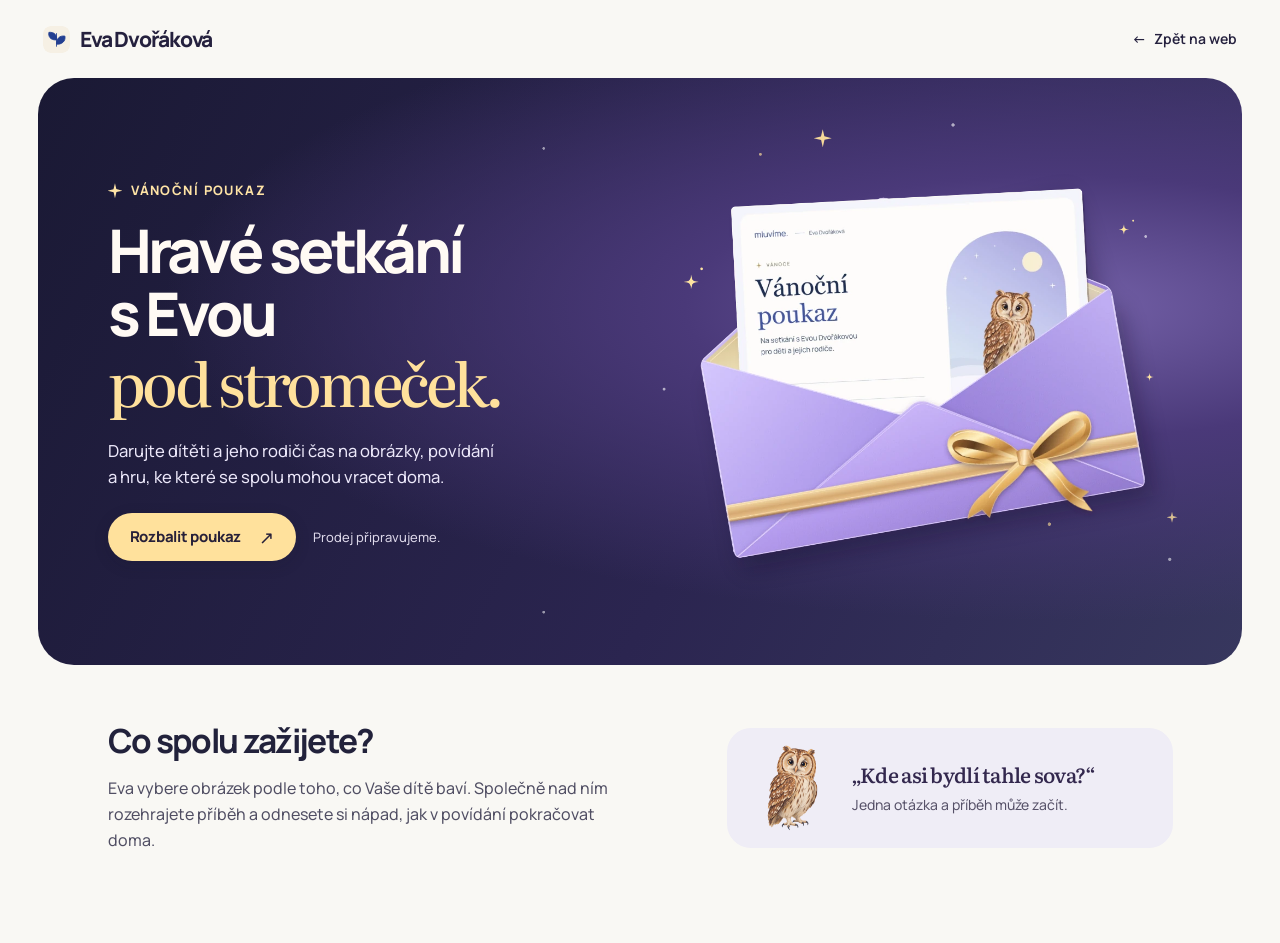
==== vanocni-poukaz/index.html @ 3f5690e7 "Add a shareable Christmas gift voucher campaign with an interactive envelope" ====
<!doctype html>
<html lang="cs">
<head>
  <meta charset="utf-8">
  <meta name="viewport" content="width=device-width, initial-scale=1, viewport-fit=cover">
  <meta name="theme-color" content="#211c43">
  <meta name="robots" content="noindex,nofollow">
  <title>Vánoční poukaz na hravé setkání | Eva Dvořáková</title>
  <meta name="description" content="Nahlédněte do vánočního poukazu na společné setkání dítěte a rodiče s Evou Dvořákovou. Prodej připravujeme.">
  <link rel="canonical" href="https://sbzspace.github.io/eva-dvorakova-web/vanocni-poukaz/">
  <meta property="og:type" content="website">
  <meta property="og:locale" content="cs_CZ">
  <meta property="og:title" content="Hravé setkání s Evou pod stromeček">
  <meta property="og:description" content="Obrázky, povídání a jedna hra na doma. Prohlédněte si vánoční poukaz pro dítě a rodiče. Prodej připravujeme.">
  <meta property="og:url" content="https://sbzspace.github.io/eva-dvorakova-web/vanocni-poukaz/">
  <meta property="og:image" content="https://sbzspace.github.io/eva-dvorakova-web/assets/poukaz/vanoce-sdileni.jpg">
  <meta property="og:image:width" content="1200">
  <meta property="og:image:height" content="630">
  <meta property="og:image:alt" content="Vánoční poukaz Evy Dvořákové se sovičkou v dárkové obálce">
  <meta name="twitter:card" content="summary_large_image">
  <link rel="icon" href="../assets/favicon.svg" type="image/svg+xml">
  <link rel="preload" href="../assets/fonts/Manrope-Variable.woff2" as="font" type="font/woff2" crossorigin>
  <link rel="stylesheet" href="../advent.css?v=darky-39">
  <script src="./poukaz.js?v=39" defer></script>
</head>
<body class="gift-page">
  <a class="gift-skip" href="#obsah">Přejít k obsahu</a>
  <header class="gift-nav">
    <a class="gift-brand" href="../"><img src="../assets/favicon.svg" width="27" height="27" alt="">Eva Dvořáková</a>
    <a class="gift-back" href="../"><span aria-hidden="true">←</span> Zpět na web</a>
  </header>
  <main id="obsah">
    <section class="gift-hero gift-night" aria-labelledby="gift-title">
      <div class="gift-hero-copy">
        <p class="gift-label">Vánoční poukaz</p>
        <h1 id="gift-title">Hravé setkání<br>s Evou <em>pod stromeček.</em></h1>
        <p class="gift-lead">Darujte dítěti a jeho rodiči čas na obrázky, povídání a hru, ke které se spolu mohou vracet doma.</p>
        <div class="gift-actions">
          <a class="gift-action" href="../assets/poukaz/vanocni-poukaz-vzor.pdf" data-unwrap>Rozbalit poukaz <span aria-hidden="true">↗</span></a>
          <span class="gift-status">Prodej připravujeme.</span>
        </div>
      </div>
      <a class="gift-visual" href="../assets/poukaz/vanocni-poukaz-vzor.pdf" data-unwrap tabindex="-1" aria-label="Rozbalit vánoční poukaz">
        <div class="gift-stars" aria-hidden="true"></div>
        <img class="gift-envelope" src="../assets/poukaz/darkova-obalka.webp" width="1080" height="840" fetchpriority="high" alt="Vánoční poukaz se sovičkou vykukuje z obálky se zlatou stuhou.">
      </a>
    </section>
    <section class="gift-story" aria-labelledby="gift-story-title">
      <div class="gift-story-copy">
        <h2 id="gift-story-title">Co spolu zažijete?</h2>
        <p>Eva vybere obrázek podle toho, co Vaše dítě baví. Společně nad ním rozehrajete příběh a odnesete si nápad, jak v povídání pokračovat doma.</p>
      </div>
      <figure class="gift-example">
        <img src="../assets/illustrations/owl.webp" width="88" height="102" alt="Sovička" loading="lazy">
        <figcaption><span class="gift-question">„Kde asi bydlí tahle sova?“</span><span>Jedna otázka a příběh může začít.</span></figcaption>
      </figure>
    </section>
  </main>
  <dialog class="gift-dialog" id="poukaz-detail" aria-labelledby="poukaz-nadpis">
    <div class="gift-dialog-top"><h2 id="poukaz-nadpis">Vánoční poukaz</h2><form method="dialog"><button class="gift-close" type="submit" aria-label="Zavřít náhled" autofocus>×</button></form></div>
    <img class="gift-paper" src="../assets/poukaz/vanocni-poukaz-vzor.webp" width="1380" height="973" fetchpriority="low" alt="Vzor poukazu na setkání s Evou pro děti a jejich rodiče, s místem pro jméno obdarovaného a dárce.">
    <div class="gift-dialog-bottom">
      <p>Vzor k prohlédnutí a tisku na A5.</p>
      <a class="gift-save" href="../assets/poukaz/vanocni-poukaz-vzor.pdf" download>Stáhnout vzor (PDF) <span aria-hidden="true">↓</span></a>
    </div>
  </dialog>
</body>
</html>
---- advent.css ----
.eva-about-intro + .eva-about-steps { margin-top: clamp(32px, 5vw, 66px); }

/* One winter palette for the invitation and the gift page. */
.gift-night {
  --gift-gold: #ffe19c;
  position: relative;
  isolation: isolate;
  overflow: hidden;
  color: #fffcf7;
  background:
    radial-gradient(ellipse at 85% 39%, #7461a8 0, #4a3979 26%, transparent 62%),
    linear-gradient(118deg, #1a1934, #2b2550 59%, #37375e);
}
.gift-night::before {
  content: "";
  position: absolute;
  inset: 0;
  z-index: -1;
  pointer-events: none;
  background:
    radial-gradient(circle at 42% 12%, #fff8 0 1px, transparent 1.6px),
    radial-gradient(circle at 60% 13%, #ffdf9ba8 0 1px, transparent 1.8px),
    radial-gradient(circle at 76% 8%, #fff9 0 1.3px, transparent 2px),
    radial-gradient(circle at 92% 27%, #fff9 0 1px, transparent 1.7px),
    radial-gradient(circle at 52% 53%, #fff9 0 1px, transparent 1.8px),
    radial-gradient(circle at 84% 76%, #ffdf9baa 0 1.4px, transparent 2px),
    radial-gradient(circle at 94% 82%, #fff8 0 1.2px, transparent 2px),
    radial-gradient(circle at 42% 91%, #fff8 0 1px, transparent 1.7px);
}
.gift-night .gift-label {
  margin: 0 0 20px;
  display: flex;
  align-items: center;
  gap: .67em;
  color: #ffe4a6;
  font: 750 13px/1.35 Manrope, sans-serif;
  letter-spacing: .11em;
  text-transform: uppercase;
}
.gift-label::before, .gift-stars::before, .gift-stars::after {
  content: '';
  display: block;
  width: 1.15em;
  aspect-ratio: 1;
  background: currentColor;
  clip-path: polygon(50% 0, 59% 39%, 100% 50%, 60% 59%, 50% 100%, 41% 60%, 0 50%, 40% 41%);
}
.gift-night .gift-action, .gift-save {
  display: inline-flex;
  justify-content: center;
  align-items: center;
  gap: 18px;
  min-height: 48px;
  padding: 12px 22px;
  box-sizing: border-box;
  border-radius: 999px;
  background: #ffe19c;
  color: #272039;
  font: 750 15px/1.4 Manrope, sans-serif;
  letter-spacing: -.015em;
  text-decoration: none;
  text-shadow: none;
  box-shadow: 0 4px 16px #16122624;
}
.gift-action span, .gift-save span { font: 550 1.2em/1 Manrope, sans-serif; }
.gift-action:hover, .gift-save:hover { background: #fff0ca; }
.gift-night .gift-action:focus-visible { outline: 3px solid #fff; outline-offset: 4px; }
body.modern-site .gift-banner {
  display: grid;
  grid-template-columns: 1.25fr .85fr;
  align-items: center;
  margin-block: clamp(24px, 3vw, 46px);
  padding: 16px clamp(28px, 5.5vw, 80px);
  border: 0;
  border-radius: 32px;
  box-shadow: 0 14px 42px #302d691c;
}
.gift-banner-copy { padding-block: 18px; }
.gift-banner-copy .gift-label { margin-bottom: 12px; }
body.modern-site .gift-banner .gift-banner-copy h2 {
  margin: 0 0 22px;
  font: 750 clamp(30px, 3.6vw, 50px)/1.08 Manrope, sans-serif;
  color: #fffaf4;
  letter-spacing: -.05em;
}
body.modern-site .gift-banner .gift-banner-copy h2 em, .gift-hero-copy h1 em {
  display: block;
  color: var(--gift-gold);
  font-family: Literata, Georgia, serif;
  font-style: normal;
  font-weight: 480;
  letter-spacing: -.055em;
}
.gift-banner-art { display: grid; place-items: center; }
.gift-banner-art img { display: block; width: min(100%, 330px); height: auto; }

@font-face {
  font-family: Manrope; src: url('assets/fonts/Manrope-Variable.woff2') format('woff2');
  font-weight: 200 800; font-display: swap;
}
@font-face {
  font-family: Literata; src: url('assets/fonts/Literata-Variable.woff2') format('woff2');
  font-weight: 200 900; font-display: swap;
}
.gift-page, .gift-page * { box-sizing: border-box; }
.gift-page {
  margin: 0;
  padding: 0 clamp(14px, 3vw, 56px) 32px;
  color: #22223b;
  background: #f9f8f4;
  font: 450 16px/1.55 Manrope, -apple-system, sans-serif;
  -webkit-text-size-adjust: 100%;
}
.gift-page a:focus-visible, .gift-page button:focus-visible {
  outline: 3px solid #7152ae; outline-offset: 4px;
}
.gift-skip { position: fixed; z-index: 4; top: 10px; left: 14px; padding: 8px 14px; background: white; color: #211c43; transform: translateY(-180%); }
.gift-skip:focus { transform: none; }
.gift-nav, .gift-hero, .gift-story { max-width: 1360px; margin-inline: auto; }
.gift-nav { display: flex; align-items: center; justify-content: space-between; gap: 12px; padding: 12px 5px; min-height: 78px; }
.gift-brand, .gift-back { display: inline-flex; align-items: center; min-height: 44px; color: #25213e; text-decoration: none; }
.gift-brand { gap: 10px; font-size: 21px; font-weight: 780; letter-spacing: -.06em; }
.gift-brand img { display: block; border-radius: 8px; }
.gift-back { gap: 8px; font-size: 14px; font-weight: 620; }
.gift-back:hover { text-decoration: underline; }
.gift-hero {
  display: grid;
  grid-template-columns: 1.04fr 1fr;
  align-items: center;
  padding: clamp(42px, 5vw, 84px) clamp(30px, 5.4vw, 78px);
  border-radius: 36px;
  min-height: clamp(470px, 42vw, 610px);
}
.gift-hero-copy { position: relative; z-index: 1; }
.gift-hero-copy h1 {
  margin: 0;
  color: #fffaf4;
  font: 760 clamp(43px, 4.7vw, 74px)/1.04 Manrope, sans-serif;
  letter-spacing: -.06em;
}
.gift-hero-copy h1 em { margin-top: .05em; line-height: 1.12; }
.gift-lead { max-width: 39ch; margin: 23px 0; color: #ede9fb; font-size: clamp(16px, 1.3vw, 20px); line-height: 1.56; }
.gift-actions { display: flex; align-items: center; flex-wrap: wrap; gap: 12px 17px; }
.gift-status { color: #e0dbec; font-size: 13px; }
.gift-visual { display: block; position: relative; min-width: 0; }
.gift-envelope { display: block; position: relative; z-index: 1; width: 113%; max-width: none; height: auto; margin-left: -5%; }
.gift-stars { position: absolute; inset: -5% -2%; color: var(--gift-gold); }
.gift-stars::before { position: absolute; width: 18px; top: 2%; left: 32%; opacity: .95; }
.gift-stars::after { position: absolute; width: 11px; right: 1%; bottom: 20%; opacity: .8; }
.gift-story { display: grid; grid-template-columns: 1fr .82fr; align-items: center; gap: clamp(36px, 6vw, 95px); padding: clamp(38px, 4.5vw, 68px) clamp(20px, 5.4vw, 78px); }
.gift-story h2, .gift-dialog-top h2 { margin: 0; font-size: clamp(25px, 2.6vw, 36px); line-height: 1.15; letter-spacing: -.05em; font-weight: 730; }
.gift-story-copy p { margin: 14px 0 0; color: #504e63; max-width: 53ch; line-height: 1.65; }
.gift-example { display: flex; align-items: center; gap: 15px; padding: 16px 20px; margin: 0; background: #efedf6; border-radius: 24px; }
.gift-example img { width: clamp(58px, 7vw, 97px); height: 88px; object-fit: contain; flex: none; }
.gift-example figcaption { color: #565168; font-size: 14px; }
.gift-example figcaption span { display: block; }
.gift-question { margin-bottom: 7px; color: #33284e; font: 540 clamp(17px, 1.6vw, 23px)/1.28 Literata, Georgia, serif; letter-spacing: -.035em; }
.gift-dialog {
  background: #fcfbf8;
  color: #26223c;
  width: min(780px, calc(100% - 28px));
  max-height: 90vh;
  max-height: 90dvh;
  overflow: auto;
  margin: auto;
  padding: clamp(16px, 2.8vw, 32px);
  border: none;
  border-radius: 24px;
  box-shadow: 0 24px 100px #100b2959;
}
.gift-dialog::backdrop { background: #131022ce; }
.gift-dialog-top, .gift-dialog-bottom { display: flex; justify-content: space-between; align-items: center; gap: 12px; }
.gift-dialog-top { margin-bottom: 14px; }
.gift-dialog-top h2 { font-size: clamp(21px, 2.5vw, 29px); }
.gift-close { width: 44px; height: 44px; border: 1px solid #dedbe4; border-radius: 50%; color: #322946; background: #f3f0f7; font: 420 25px/1 Manrope, sans-serif; cursor: pointer; }
.gift-paper { display: block; width: 100%; height: auto; border-radius: 4px; }
.gift-dialog-bottom { margin-top: 18px; flex-wrap: wrap; }
.gift-dialog-bottom p { margin: 0; color: #565267; font-size: 14px; }
.gift-save { background: #282143; color: #fff; }
.gift-save:hover { background: #423462; }
@media (prefers-reduced-motion: no-preference) {
  .gift-envelope { transition: transform 220ms ease-out; }
  .gift-visual:hover .gift-envelope { transform: translateY(-4px) rotate(1deg); }
  .gift-dialog[open] { animation: gift-open 240ms ease-out; }
  @keyframes gift-open { from { opacity: .2; transform: translateY(9px) scale(.99); } to { opacity: 1; transform: none; } }
}
@media (max-width: 760px) {
  .gift-page { padding-inline: 12px; }
  .gift-nav { min-height: 62px; padding-block: 5px; }
  .gift-brand { font-size: 18px; gap: 6px; }
  .gift-brand img { width: 24px; height: 24px; }
  .gift-hero { grid-template-columns: 1fr; min-height: 0; padding: 28px 23px 14px; border-radius: 27px; }
  .gift-hero-copy h1 { font-size: clamp(41px, 8.3vw, 56px); }
  .gift-night .gift-label { margin-bottom: 13px; font-size: 11px; }
  .gift-lead { margin: 16px 0 20px; }
  .gift-visual { width: min(100%, 360px); margin: 14px auto 0; }
  .gift-envelope { width: 100%; margin: 0; }
  .gift-story { grid-template-columns: 1fr; gap: 20px; padding: 28px 10px 8px; }
  .gift-dialog-bottom { justify-content: flex-start; }
  body.modern-site .gift-banner { grid-template-columns: 1.15fr .85fr; gap: 0; padding: 16px; border-radius: 26px; }
  body.modern-site .gift-banner .gift-banner-copy h2 { font-size: clamp(25px, 5.6vw, 34px); margin-bottom: 15px; }
  .gift-banner-copy { padding: 4px 0; }
  .gift-banner .gift-action { padding: 11px 14px; min-height: 44px; gap: 8px; font-size: 13px; }
  .gift-banner-art img { width: 116%; max-width: none; margin-inline-start: -3%; }
}
@media (max-width: 370px) {
  .gift-hero { padding-inline: 17px; }
  .gift-hero-copy h1 { font-size: 34px; }
  .gift-actions { gap: 8px; }
  .gift-status { flex-basis: 100%; }
  .gift-banner-copy .gift-action { padding-inline: 10px; }
}
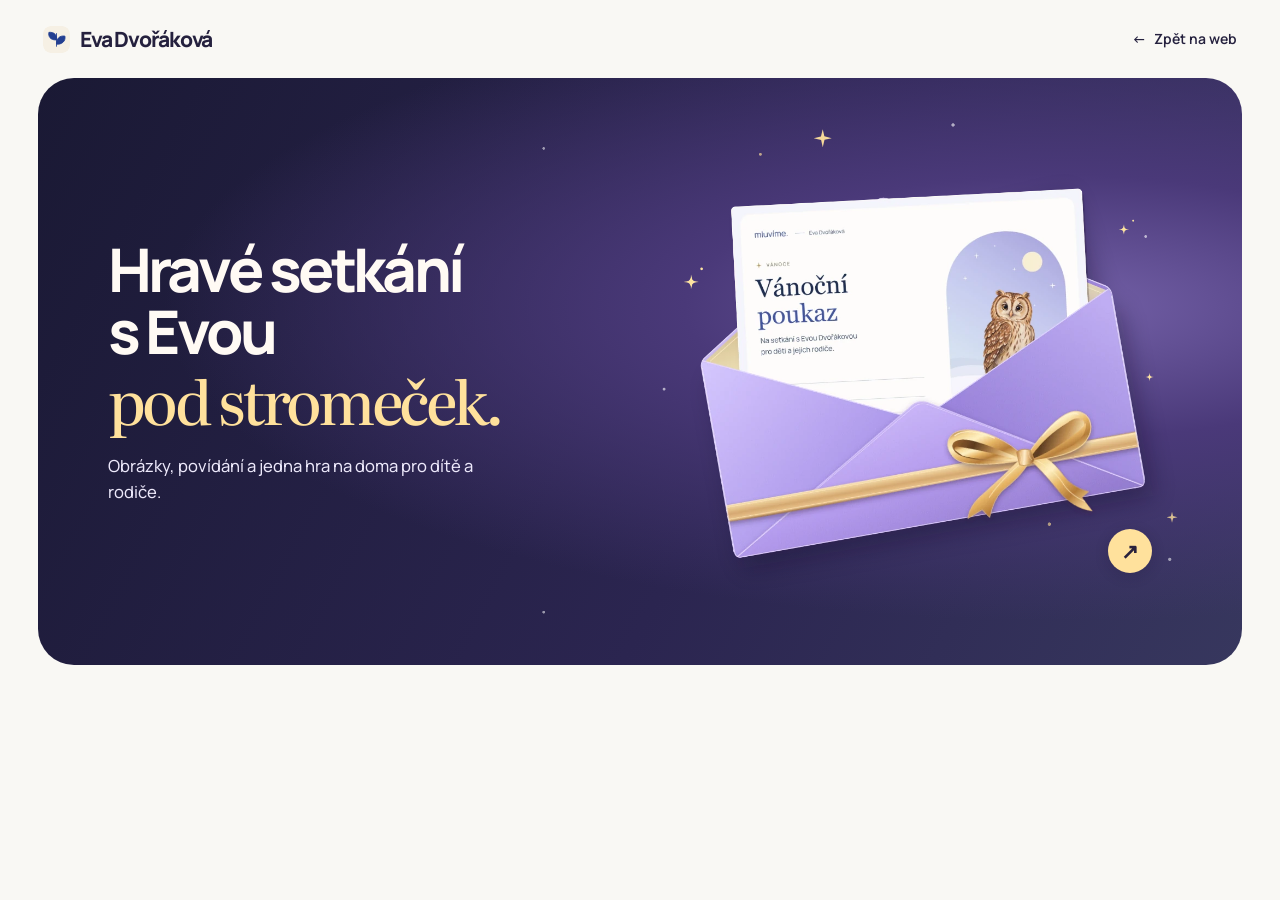
==== commit 22ec05ac: "Zjednodušit vánoční pozvánku a otevírat poukaz z obálky" ====
--- a/vanocni-poukaz/index.html
+++ b/vanocni-poukaz/index.html
@@ -6,22 +6,22 @@
   <meta name="theme-color" content="#211c43">
   <meta name="robots" content="noindex,nofollow">
   <title>Vánoční poukaz na hravé setkání | Eva Dvořáková</title>
-  <meta name="description" content="Nahlédněte do vánočního poukazu na společné setkání dítěte a rodiče s Evou Dvořákovou. Prodej připravujeme.">
+  <meta name="description" content="Nahlédněte do vánočního poukazu na společné setkání dítěte a rodiče s Evou Dvořákovou.">
   <link rel="canonical" href="https://sbzspace.github.io/eva-dvorakova-web/vanocni-poukaz/">
   <meta property="og:type" content="website">
   <meta property="og:locale" content="cs_CZ">
   <meta property="og:title" content="Hravé setkání s Evou pod stromeček">
-  <meta property="og:description" content="Obrázky, povídání a jedna hra na doma. Prohlédněte si vánoční poukaz pro dítě a rodiče. Prodej připravujeme.">
+  <meta property="og:description" content="Obrázky, povídání a jedna hra na doma. Prohlédněte si vánoční poukaz pro dítě a rodiče.">
   <meta property="og:url" content="https://sbzspace.github.io/eva-dvorakova-web/vanocni-poukaz/">
-  <meta property="og:image" content="https://sbzspace.github.io/eva-dvorakova-web/assets/poukaz/vanoce-sdileni.jpg">
+  <meta property="og:image" content="https://sbzspace.github.io/eva-dvorakova-web/assets/poukaz/vanoce-sdileni.jpg?v=40">
   <meta property="og:image:width" content="1200">
   <meta property="og:image:height" content="630">
   <meta property="og:image:alt" content="Vánoční poukaz Evy Dvořákové se sovičkou v dárkové obálce">
   <meta name="twitter:card" content="summary_large_image">
   <link rel="icon" href="../assets/favicon.svg" type="image/svg+xml">
   <link rel="preload" href="../assets/fonts/Manrope-Variable.woff2" as="font" type="font/woff2" crossorigin>
-  <link rel="stylesheet" href="../advent.css?v=darky-39">
-  <script src="./poukaz.js?v=39" defer></script>
+  <link rel="stylesheet" href="../advent.css?v=poukaz-40">
+  <script src="./poukaz.js?v=40" defer></script>
 </head>
 <body class="gift-page">
   <a class="gift-skip" href="#obsah">Přejít k obsahu</a>
@@ -32,35 +32,20 @@
   <main id="obsah">
     <section class="gift-hero gift-night" aria-labelledby="gift-title">
       <div class="gift-hero-copy">
-        <p class="gift-label">Vánoční poukaz</p>
         <h1 id="gift-title">Hravé setkání<br>s Evou <em>pod stromeček.</em></h1>
-        <p class="gift-lead">Darujte dítěti a jeho rodiči čas na obrázky, povídání a hru, ke které se spolu mohou vracet doma.</p>
-        <div class="gift-actions">
-          <a class="gift-action" href="../assets/poukaz/vanocni-poukaz-vzor.pdf" data-unwrap>Rozbalit poukaz <span aria-hidden="true">↗</span></a>
-          <span class="gift-status">Prodej připravujeme.</span>
-        </div>
+        <p class="gift-lead">Obrázky, povídání a jedna hra na doma pro dítě a rodiče.</p>
       </div>
-      <a class="gift-visual" href="../assets/poukaz/vanocni-poukaz-vzor.pdf" data-unwrap tabindex="-1" aria-label="Rozbalit vánoční poukaz">
+      <a class="gift-visual" href="../assets/poukaz/vanocni-poukaz-vzor.pdf" data-unwrap aria-label="Otevřít náhled vánočního poukazu">
         <div class="gift-stars" aria-hidden="true"></div>
         <img class="gift-envelope" src="../assets/poukaz/darkova-obalka.webp" width="1080" height="840" fetchpriority="high" alt="Vánoční poukaz se sovičkou vykukuje z obálky se zlatou stuhou.">
+        <span class="gift-open-mark" aria-hidden="true">↗</span>
       </a>
     </section>
-    <section class="gift-story" aria-labelledby="gift-story-title">
-      <div class="gift-story-copy">
-        <h2 id="gift-story-title">Co spolu zažijete?</h2>
-        <p>Eva vybere obrázek podle toho, co Vaše dítě baví. Společně nad ním rozehrajete příběh a odnesete si nápad, jak v povídání pokračovat doma.</p>
-      </div>
-      <figure class="gift-example">
-        <img src="../assets/illustrations/owl.webp" width="88" height="102" alt="Sovička" loading="lazy">
-        <figcaption><span class="gift-question">„Kde asi bydlí tahle sova?“</span><span>Jedna otázka a příběh může začít.</span></figcaption>
-      </figure>
-    </section>
   </main>
-  <dialog class="gift-dialog" id="poukaz-detail" aria-labelledby="poukaz-nadpis">
-    <div class="gift-dialog-top"><h2 id="poukaz-nadpis">Vánoční poukaz</h2><form method="dialog"><button class="gift-close" type="submit" aria-label="Zavřít náhled" autofocus>×</button></form></div>
+  <dialog class="gift-dialog" id="poukaz-detail" aria-label="Náhled vánočního poukazu">
+    <div class="gift-dialog-top"><form method="dialog"><button class="gift-close" type="submit" aria-label="Zavřít náhled" autofocus>×</button></form></div>
     <img class="gift-paper" src="../assets/poukaz/vanocni-poukaz-vzor.webp" width="1380" height="973" fetchpriority="low" alt="Vzor poukazu na setkání s Evou pro děti a jejich rodiče, s místem pro jméno obdarovaného a dárce.">
     <div class="gift-dialog-bottom">
-      <p>Vzor k prohlédnutí a tisku na A5.</p>
       <a class="gift-save" href="../assets/poukaz/vanocni-poukaz-vzor.pdf" download>Stáhnout vzor (PDF) <span aria-hidden="true">↓</span></a>
     </div>
   </dialog>
--- a/advent.css
+++ b/advent.css
@@ -27,17 +27,7 @@
     radial-gradient(circle at 94% 82%, #fff8 0 1.2px, transparent 2px),
     radial-gradient(circle at 42% 91%, #fff8 0 1px, transparent 1.7px);
 }
-.gift-night .gift-label {
-  margin: 0 0 20px;
-  display: flex;
-  align-items: center;
-  gap: .67em;
-  color: #ffe4a6;
-  font: 750 13px/1.35 Manrope, sans-serif;
-  letter-spacing: .11em;
-  text-transform: uppercase;
-}
-.gift-label::before, .gift-stars::before, .gift-stars::after {
+.gift-stars::before, .gift-stars::after {
   content: '';
   display: block;
   width: 1.15em;
@@ -45,7 +35,7 @@
   background: currentColor;
   clip-path: polygon(50% 0, 59% 39%, 100% 50%, 60% 59%, 50% 100%, 41% 60%, 0 50%, 40% 41%);
 }
-.gift-night .gift-action, .gift-save {
+.gift-save {
   display: inline-flex;
   justify-content: center;
   align-items: center;
@@ -54,19 +44,18 @@
   padding: 12px 22px;
   box-sizing: border-box;
   border-radius: 999px;
-  background: #ffe19c;
-  color: #272039;
+  background: #282143;
+  color: #fff;
   font: 750 15px/1.4 Manrope, sans-serif;
   letter-spacing: -.015em;
   text-decoration: none;
   text-shadow: none;
   box-shadow: 0 4px 16px #16122624;
 }
-.gift-action span, .gift-save span { font: 550 1.2em/1 Manrope, sans-serif; }
-.gift-action:hover, .gift-save:hover { background: #fff0ca; }
-.gift-night .gift-action:focus-visible { outline: 3px solid #fff; outline-offset: 4px; }
+.gift-save span { font: 550 1.2em/1 Manrope, sans-serif; }
 body.modern-site .gift-banner {
   display: grid;
+  text-decoration: none;
   grid-template-columns: 1.25fr .85fr;
   align-items: center;
   margin-block: clamp(24px, 3vw, 46px);
@@ -76,9 +65,8 @@
   box-shadow: 0 14px 42px #302d691c;
 }
 .gift-banner-copy { padding-block: 18px; }
-.gift-banner-copy .gift-label { margin-bottom: 12px; }
 body.modern-site .gift-banner .gift-banner-copy h2 {
-  margin: 0 0 22px;
+  margin: 0;
   font: 750 clamp(30px, 3.6vw, 50px)/1.08 Manrope, sans-serif;
   color: #fffaf4;
   letter-spacing: -.05em;
@@ -91,7 +79,7 @@
   font-weight: 480;
   letter-spacing: -.055em;
 }
-.gift-banner-art { display: grid; place-items: center; }
+.gift-banner-art { position: relative; display: grid; place-items: center; }
 .gift-banner-art img { display: block; width: min(100%, 330px); height: auto; }
 
 @font-face {
@@ -116,7 +104,7 @@
 }
 .gift-skip { position: fixed; z-index: 4; top: 10px; left: 14px; padding: 8px 14px; background: white; color: #211c43; transform: translateY(-180%); }
 .gift-skip:focus { transform: none; }
-.gift-nav, .gift-hero, .gift-story { max-width: 1360px; margin-inline: auto; }
+.gift-nav, .gift-hero { max-width: 1360px; margin-inline: auto; }
 .gift-nav { display: flex; align-items: center; justify-content: space-between; gap: 12px; padding: 12px 5px; min-height: 78px; }
 .gift-brand, .gift-back { display: inline-flex; align-items: center; min-height: 44px; color: #25213e; text-decoration: none; }
 .gift-brand { gap: 10px; font-size: 21px; font-weight: 780; letter-spacing: -.06em; }
@@ -139,22 +127,29 @@
   letter-spacing: -.06em;
 }
 .gift-hero-copy h1 em { margin-top: .05em; line-height: 1.12; }
-.gift-lead { max-width: 39ch; margin: 23px 0; color: #ede9fb; font-size: clamp(16px, 1.3vw, 20px); line-height: 1.56; }
-.gift-actions { display: flex; align-items: center; flex-wrap: wrap; gap: 12px 17px; }
-.gift-status { color: #e0dbec; font-size: 13px; }
+.gift-lead { max-width: 39ch; margin: 20px 0 0; color: #ede9fb; font-size: clamp(16px, 1.3vw, 20px); line-height: 1.56; }
 .gift-visual { display: block; position: relative; min-width: 0; }
 .gift-envelope { display: block; position: relative; z-index: 1; width: 113%; max-width: none; height: auto; margin-left: -5%; }
 .gift-stars { position: absolute; inset: -5% -2%; color: var(--gift-gold); }
 .gift-stars::before { position: absolute; width: 18px; top: 2%; left: 32%; opacity: .95; }
 .gift-stars::after { position: absolute; width: 11px; right: 1%; bottom: 20%; opacity: .8; }
-.gift-story { display: grid; grid-template-columns: 1fr .82fr; align-items: center; gap: clamp(36px, 6vw, 95px); padding: clamp(38px, 4.5vw, 68px) clamp(20px, 5.4vw, 78px); }
-.gift-story h2, .gift-dialog-top h2 { margin: 0; font-size: clamp(25px, 2.6vw, 36px); line-height: 1.15; letter-spacing: -.05em; font-weight: 730; }
-.gift-story-copy p { margin: 14px 0 0; color: #504e63; max-width: 53ch; line-height: 1.65; }
-.gift-example { display: flex; align-items: center; gap: 15px; padding: 16px 20px; margin: 0; background: #efedf6; border-radius: 24px; }
-.gift-example img { width: clamp(58px, 7vw, 97px); height: 88px; object-fit: contain; flex: none; }
-.gift-example figcaption { color: #565168; font-size: 14px; }
-.gift-example figcaption span { display: block; }
-.gift-question { margin-bottom: 7px; color: #33284e; font: 540 clamp(17px, 1.6vw, 23px)/1.28 Literata, Georgia, serif; letter-spacing: -.035em; }
+.gift-open-mark {
+  position: absolute;
+  bottom: 6%;
+  right: 4%;
+  z-index: 2;
+  display: grid;
+  place-items: center;
+  width: 44px;
+  height: 44px;
+  border-radius: 50%;
+  color: #29223c;
+  background: var(--gift-gold);
+  box-shadow: 0 3px 14px #15122d30;
+  font: 650 21px/1 Manrope, sans-serif;
+}
+.gift-page .gift-visual:focus-visible,
+body.modern-site .gift-banner:focus-visible { outline: 3px solid #b1914a; outline-offset: 3px; border-radius: 22px; }
 .gift-dialog {
   background: #fcfbf8;
   color: #26223c;
@@ -169,14 +164,11 @@
   box-shadow: 0 24px 100px #100b2959;
 }
 .gift-dialog::backdrop { background: #131022ce; }
-.gift-dialog-top, .gift-dialog-bottom { display: flex; justify-content: space-between; align-items: center; gap: 12px; }
+.gift-dialog-top, .gift-dialog-bottom { display: flex; justify-content: flex-end; align-items: center; gap: 12px; }
 .gift-dialog-top { margin-bottom: 14px; }
-.gift-dialog-top h2 { font-size: clamp(21px, 2.5vw, 29px); }
 .gift-close { width: 44px; height: 44px; border: 1px solid #dedbe4; border-radius: 50%; color: #322946; background: #f3f0f7; font: 420 25px/1 Manrope, sans-serif; cursor: pointer; }
 .gift-paper { display: block; width: 100%; height: auto; border-radius: 4px; }
 .gift-dialog-bottom { margin-top: 18px; flex-wrap: wrap; }
-.gift-dialog-bottom p { margin: 0; color: #565267; font-size: 14px; }
-.gift-save { background: #282143; color: #fff; }
 .gift-save:hover { background: #423462; }
 @media (prefers-reduced-motion: no-preference) {
   .gift-envelope { transition: transform 220ms ease-out; }
@@ -191,22 +183,16 @@
   .gift-brand img { width: 24px; height: 24px; }
   .gift-hero { grid-template-columns: 1fr; min-height: 0; padding: 28px 23px 14px; border-radius: 27px; }
   .gift-hero-copy h1 { font-size: clamp(41px, 8.3vw, 56px); }
-  .gift-night .gift-label { margin-bottom: 13px; font-size: 11px; }
-  .gift-lead { margin: 16px 0 20px; }
+  .gift-lead { margin: 16px 0 4px; }
   .gift-visual { width: min(100%, 360px); margin: 14px auto 0; }
   .gift-envelope { width: 100%; margin: 0; }
-  .gift-story { grid-template-columns: 1fr; gap: 20px; padding: 28px 10px 8px; }
-  .gift-dialog-bottom { justify-content: flex-start; }
   body.modern-site .gift-banner { grid-template-columns: 1.15fr .85fr; gap: 0; padding: 16px; border-radius: 26px; }
-  body.modern-site .gift-banner .gift-banner-copy h2 { font-size: clamp(25px, 5.6vw, 34px); margin-bottom: 15px; }
+  body.modern-site .gift-banner .gift-banner-copy h2 { font-size: clamp(25px, 5.6vw, 34px); margin-bottom: 0; }
   .gift-banner-copy { padding: 4px 0; }
-  .gift-banner .gift-action { padding: 11px 14px; min-height: 44px; gap: 8px; font-size: 13px; }
+  .gift-banner-art .gift-open-mark { width: 30px; height: 30px; right: -4%; bottom: 0; font-size: 17px; }
   .gift-banner-art img { width: 116%; max-width: none; margin-inline-start: -3%; }
 }
 @media (max-width: 370px) {
   .gift-hero { padding-inline: 17px; }
   .gift-hero-copy h1 { font-size: 34px; }
-  .gift-actions { gap: 8px; }
-  .gift-status { flex-basis: 100%; }
-  .gift-banner-copy .gift-action { padding-inline: 10px; }
 }
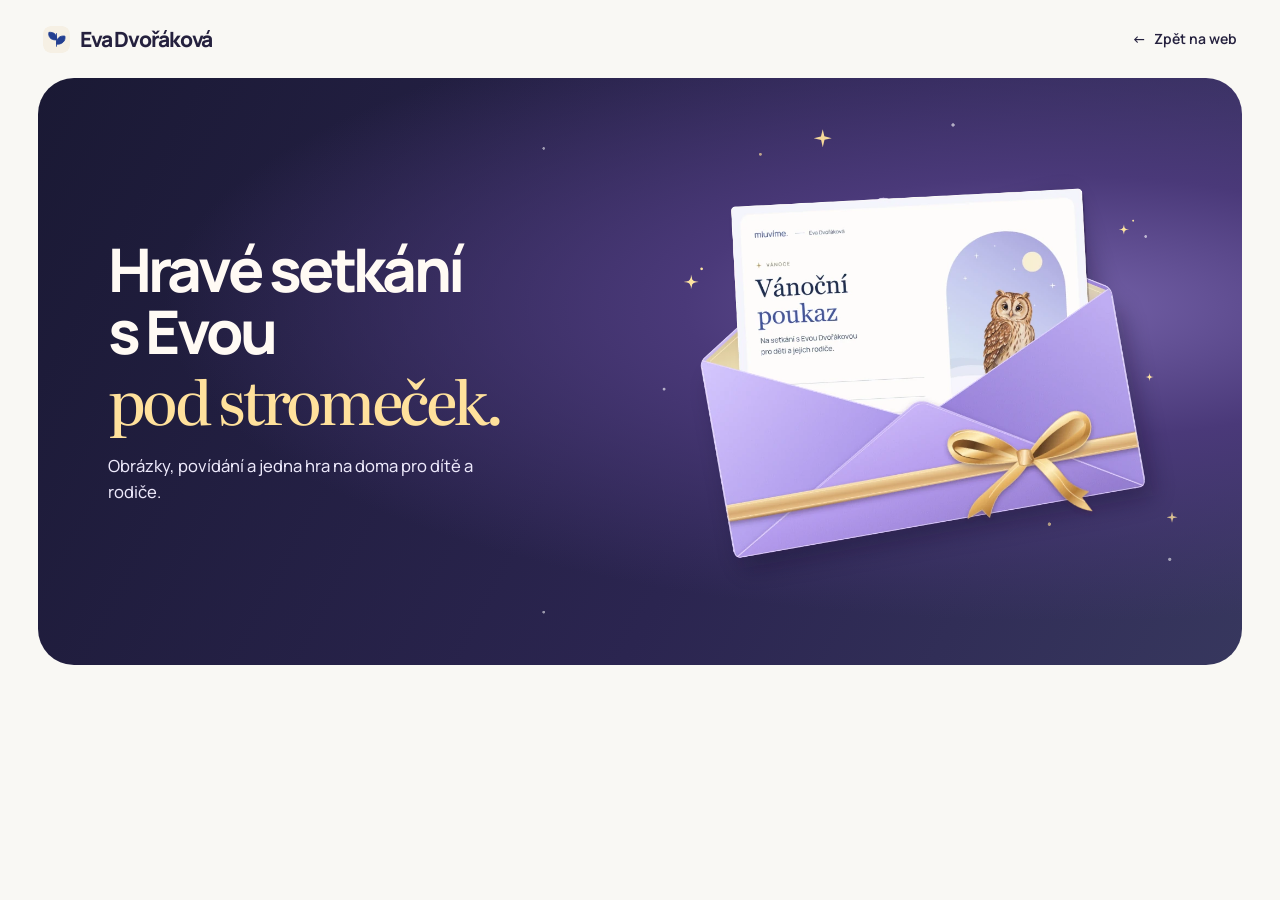
==== commit e54ebd35: "Odstranit žlutou šipku u vánoční obálky" ====
--- a/vanocni-poukaz/index.html
+++ b/vanocni-poukaz/index.html
@@ -20,7 +20,7 @@
   <meta name="twitter:card" content="summary_large_image">
   <link rel="icon" href="../assets/favicon.svg" type="image/svg+xml">
   <link rel="preload" href="../assets/fonts/Manrope-Variable.woff2" as="font" type="font/woff2" crossorigin>
-  <link rel="stylesheet" href="../advent.css?v=poukaz-40">
+  <link rel="stylesheet" href="../advent.css?v=poukaz-41">
   <script src="./poukaz.js?v=40" defer></script>
 </head>
 <body class="gift-page">
@@ -38,7 +38,6 @@
       <a class="gift-visual" href="../assets/poukaz/vanocni-poukaz-vzor.pdf" data-unwrap aria-label="Otevřít náhled vánočního poukazu">
         <div class="gift-stars" aria-hidden="true"></div>
         <img class="gift-envelope" src="../assets/poukaz/darkova-obalka.webp" width="1080" height="840" fetchpriority="high" alt="Vánoční poukaz se sovičkou vykukuje z obálky se zlatou stuhou.">
-        <span class="gift-open-mark" aria-hidden="true">↗</span>
       </a>
     </section>
   </main>
--- a/advent.css
+++ b/advent.css
@@ -133,21 +133,6 @@
 .gift-stars { position: absolute; inset: -5% -2%; color: var(--gift-gold); }
 .gift-stars::before { position: absolute; width: 18px; top: 2%; left: 32%; opacity: .95; }
 .gift-stars::after { position: absolute; width: 11px; right: 1%; bottom: 20%; opacity: .8; }
-.gift-open-mark {
-  position: absolute;
-  bottom: 6%;
-  right: 4%;
-  z-index: 2;
-  display: grid;
-  place-items: center;
-  width: 44px;
-  height: 44px;
-  border-radius: 50%;
-  color: #29223c;
-  background: var(--gift-gold);
-  box-shadow: 0 3px 14px #15122d30;
-  font: 650 21px/1 Manrope, sans-serif;
-}
 .gift-page .gift-visual:focus-visible,
 body.modern-site .gift-banner:focus-visible { outline: 3px solid #b1914a; outline-offset: 3px; border-radius: 22px; }
 .gift-dialog {
@@ -189,7 +174,6 @@
   body.modern-site .gift-banner { grid-template-columns: 1.15fr .85fr; gap: 0; padding: 16px; border-radius: 26px; }
   body.modern-site .gift-banner .gift-banner-copy h2 { font-size: clamp(25px, 5.6vw, 34px); margin-bottom: 0; }
   .gift-banner-copy { padding: 4px 0; }
-  .gift-banner-art .gift-open-mark { width: 30px; height: 30px; right: -4%; bottom: 0; font-size: 17px; }
   .gift-banner-art img { width: 116%; max-width: none; margin-inline-start: -3%; }
 }
 @media (max-width: 370px) {
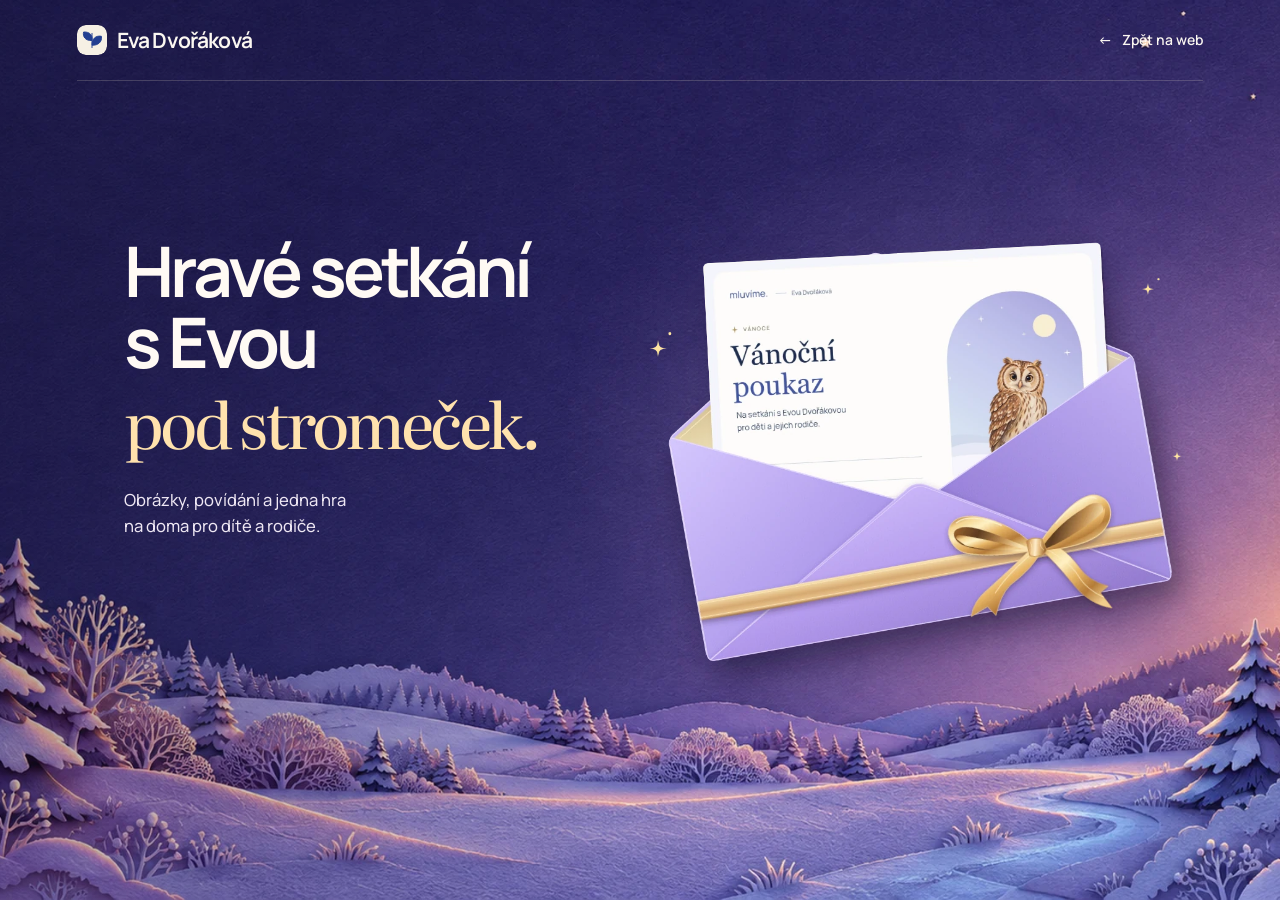
==== commit d31a3b90: "Vánoční poukaz v ilustrované zimní krajině pro mobil i počítač" ====
--- a/vanocni-poukaz/index.html
+++ b/vanocni-poukaz/index.html
@@ -3,7 +3,7 @@
 <head>
   <meta charset="utf-8">
   <meta name="viewport" content="width=device-width, initial-scale=1, viewport-fit=cover">
-  <meta name="theme-color" content="#211c43">
+  <meta name="theme-color" content="#191830">
   <meta name="robots" content="noindex,nofollow">
   <title>Vánoční poukaz na hravé setkání | Eva Dvořáková</title>
   <meta name="description" content="Nahlédněte do vánočního poukazu na společné setkání dítěte a rodiče s Evou Dvořákovou.">
@@ -13,34 +13,39 @@
   <meta property="og:title" content="Hravé setkání s Evou pod stromeček">
   <meta property="og:description" content="Obrázky, povídání a jedna hra na doma. Prohlédněte si vánoční poukaz pro dítě a rodiče.">
   <meta property="og:url" content="https://sbzspace.github.io/eva-dvorakova-web/vanocni-poukaz/">
-  <meta property="og:image" content="https://sbzspace.github.io/eva-dvorakova-web/assets/poukaz/vanoce-sdileni.jpg?v=40">
+  <meta property="og:image" content="https://sbzspace.github.io/eva-dvorakova-web/assets/poukaz/vanoce-sdileni.jpg?v=42">
   <meta property="og:image:width" content="1200">
   <meta property="og:image:height" content="630">
   <meta property="og:image:alt" content="Vánoční poukaz Evy Dvořákové se sovičkou v dárkové obálce">
   <meta name="twitter:card" content="summary_large_image">
   <link rel="icon" href="../assets/favicon.svg" type="image/svg+xml">
   <link rel="preload" href="../assets/fonts/Manrope-Variable.woff2" as="font" type="font/woff2" crossorigin>
-  <link rel="stylesheet" href="../advent.css?v=poukaz-41">
+  <link rel="stylesheet" href="../advent.css?v=scena-42">
   <script src="./poukaz.js?v=40" defer></script>
 </head>
 <body class="gift-page">
   <a class="gift-skip" href="#obsah">Přejít k obsahu</a>
-  <header class="gift-nav">
-    <a class="gift-brand" href="../"><img src="../assets/favicon.svg" width="27" height="27" alt="">Eva Dvořáková</a>
-    <a class="gift-back" href="../"><span aria-hidden="true">←</span> Zpět na web</a>
-  </header>
-  <main id="obsah">
-    <section class="gift-hero gift-night" aria-labelledby="gift-title">
-      <div class="gift-hero-copy">
-        <h1 id="gift-title">Hravé setkání<br>s Evou <em>pod stromeček.</em></h1>
-        <p class="gift-lead">Obrázky, povídání a jedna hra na doma pro dítě a rodiče.</p>
-      </div>
-      <a class="gift-visual" href="../assets/poukaz/vanocni-poukaz-vzor.pdf" data-unwrap aria-label="Otevřít náhled vánočního poukazu">
-        <div class="gift-stars" aria-hidden="true"></div>
-        <img class="gift-envelope" src="../assets/poukaz/darkova-obalka.webp" width="1080" height="840" fetchpriority="high" alt="Vánoční poukaz se sovičkou vykukuje z obálky se zlatou stuhou.">
-      </a>
-    </section>
-  </main>
+  <div class="gift-scene">
+    <picture class="gift-landscape" aria-hidden="true">
+      <source media="(max-width: 860px) and (orientation: portrait)" srcset="../assets/poukaz/zimni-les-mobil.webp">
+      <img src="../assets/poukaz/zimni-les.webp" width="1800" height="1050" alt="" fetchpriority="high">
+    </picture>
+    <header class="gift-nav">
+      <a class="gift-brand" href="../"><img src="../assets/favicon.svg" width="30" height="30" alt="">Eva Dvořáková</a>
+      <a class="gift-back" href="../"><span aria-hidden="true">←</span> Zpět na web</a>
+    </header>
+    <main id="obsah">
+      <section class="gift-hero" aria-labelledby="gift-title">
+        <div class="gift-hero-copy">
+          <h1 id="gift-title">Hravé setkání<br>s Evou <em>pod stromeček.</em></h1>
+          <p class="gift-lead">Obrázky, povídání a jedna hra na doma pro dítě a rodiče.</p>
+        </div>
+        <a class="gift-visual" href="../assets/poukaz/vanocni-poukaz-vzor.pdf" data-unwrap aria-label="Otevřít náhled vánočního poukazu">
+          <img class="gift-envelope" src="../assets/poukaz/darkova-obalka.webp" width="1080" height="840" fetchpriority="high" alt="Vánoční poukaz se sovičkou vykukuje z obálky se zlatou stuhou.">
+        </a>
+      </section>
+    </main>
+  </div>
   <dialog class="gift-dialog" id="poukaz-detail" aria-label="Náhled vánočního poukazu">
     <div class="gift-dialog-top"><form method="dialog"><button class="gift-close" type="submit" aria-label="Zavřít náhled" autofocus>×</button></form></div>
     <img class="gift-paper" src="../assets/poukaz/vanocni-poukaz-vzor.webp" width="1380" height="973" fetchpriority="low" alt="Vzor poukazu na setkání s Evou pro děti a jejich rodiče, s místem pro jméno obdarovaného a dárce.">
--- a/advent.css
+++ b/advent.css
@@ -26,14 +26,6 @@
     radial-gradient(circle at 84% 76%, #ffdf9baa 0 1.4px, transparent 2px),
     radial-gradient(circle at 94% 82%, #fff8 0 1.2px, transparent 2px),
     radial-gradient(circle at 42% 91%, #fff8 0 1px, transparent 1.7px);
-}
-.gift-stars::before, .gift-stars::after {
-  content: '';
-  display: block;
-  width: 1.15em;
-  aspect-ratio: 1;
-  background: currentColor;
-  clip-path: polygon(50% 0, 59% 39%, 100% 50%, 60% 59%, 50% 100%, 41% 60%, 0 50%, 40% 41%);
 }
 .gift-save {
   display: inline-flex;
@@ -71,7 +63,7 @@
   color: #fffaf4;
   letter-spacing: -.05em;
 }
-body.modern-site .gift-banner .gift-banner-copy h2 em, .gift-hero-copy h1 em {
+body.modern-site .gift-banner .gift-banner-copy h2 em {
   display: block;
   color: var(--gift-gold);
   font-family: Literata, Georgia, serif;
@@ -93,47 +85,115 @@
 .gift-page, .gift-page * { box-sizing: border-box; }
 .gift-page {
   margin: 0;
-  padding: 0 clamp(14px, 3vw, 56px) 32px;
-  color: #22223b;
-  background: #f9f8f4;
+  color: #fbf6ee;
+  background: #191830;
   font: 450 16px/1.55 Manrope, -apple-system, sans-serif;
   -webkit-text-size-adjust: 100%;
 }
-.gift-page a:focus-visible, .gift-page button:focus-visible {
-  outline: 3px solid #7152ae; outline-offset: 4px;
+.gift-page :is(a, button):focus-visible {
+  outline: 3px solid #e4b971;
+  outline-offset: 5px;
 }
 .gift-skip { position: fixed; z-index: 4; top: 10px; left: 14px; padding: 8px 14px; background: white; color: #211c43; transform: translateY(-180%); }
 .gift-skip:focus { transform: none; }
-.gift-nav, .gift-hero { max-width: 1360px; margin-inline: auto; }
-.gift-nav { display: flex; align-items: center; justify-content: space-between; gap: 12px; padding: 12px 5px; min-height: 78px; }
-.gift-brand, .gift-back { display: inline-flex; align-items: center; min-height: 44px; color: #25213e; text-decoration: none; }
-.gift-brand { gap: 10px; font-size: 21px; font-weight: 780; letter-spacing: -.06em; }
-.gift-brand img { display: block; border-radius: 8px; }
-.gift-back { gap: 8px; font-size: 14px; font-weight: 620; }
-.gift-back:hover { text-decoration: underline; }
+.gift-scene {
+  position: relative;
+  isolation: isolate;
+  overflow: hidden;
+  display: flex;
+  flex-direction: column;
+  min-height: 100vh;
+  min-height: 100svh;
+  background: radial-gradient(ellipse at 78% 51%, #735983 0%, #413555 39%, #191830 87%);
+}
+.gift-landscape {
+  position: absolute;
+  inset: 0;
+  z-index: -2;
+  display: block;
+  pointer-events: none;
+}
+.gift-landscape img { width: 100%; height: 100%; display: block; object-fit: cover; object-position: center bottom; }
+.gift-scene::before {
+  position: absolute;
+  z-index: -1;
+  inset: 0;
+  content: "";
+  pointer-events: none;
+  background: linear-gradient(90deg, #17152e48, transparent 57%);
+}
+.gift-nav, .gift-hero { width: min(88%, 1480px); margin-inline: auto; }
+.gift-nav {
+  display: flex;
+  align-items: center;
+  justify-content: space-between;
+  gap: 12px;
+  padding-block: clamp(12px, 2vh, 23px);
+  border-bottom: 1px solid #fff3d62e;
+}
+.gift-brand, .gift-back {
+  display: inline-flex; align-items: center; gap: 10px;
+  min-height: 44px; color: #fbf7f1; text-decoration: none;
+}
+.gift-brand { font-size: clamp(18px, 1.65vw, 23px); font-weight: 650; letter-spacing: -.04em; }
+.gift-brand img { display: block; border-radius: 9px; }
+.gift-back { font-size: 14px; font-weight: 570; }
+.gift-back:hover { text-decoration: underline; text-underline-offset: .3em; }
+.gift-scene main { flex: 1; display: grid; align-items: center; }
 .gift-hero {
   display: grid;
-  grid-template-columns: 1.04fr 1fr;
-  align-items: center;
-  padding: clamp(42px, 5vw, 84px) clamp(30px, 5.4vw, 78px);
-  border-radius: 36px;
-  min-height: clamp(470px, 42vw, 610px);
+  grid-template-columns: minmax(0, 1fr) minmax(0, 1.12fr);
+  align-items: center;
+  gap: clamp(6px, 1.3vw, 20px);
+  padding: clamp(32px, 6vh, 80px) 0 clamp(82px, 15vh, 190px);
 }
 .gift-hero-copy { position: relative; z-index: 1; }
 .gift-hero-copy h1 {
   margin: 0;
   color: #fffaf4;
-  font: 760 clamp(43px, 4.7vw, 74px)/1.04 Manrope, sans-serif;
+  font: 675 clamp(48px, 5.45vw, 90px)/1.025 Manrope, sans-serif;
   letter-spacing: -.06em;
 }
-.gift-hero-copy h1 em { margin-top: .05em; line-height: 1.12; }
-.gift-lead { max-width: 39ch; margin: 20px 0 0; color: #ede9fb; font-size: clamp(16px, 1.3vw, 20px); line-height: 1.56; }
-.gift-visual { display: block; position: relative; min-width: 0; }
-.gift-envelope { display: block; position: relative; z-index: 1; width: 113%; max-width: none; height: auto; margin-left: -5%; }
-.gift-stars { position: absolute; inset: -5% -2%; color: var(--gift-gold); }
-.gift-stars::before { position: absolute; width: 18px; top: 2%; left: 32%; opacity: .95; }
-.gift-stars::after { position: absolute; width: 11px; right: 1%; bottom: 20%; opacity: .8; }
-.gift-page .gift-visual:focus-visible,
+.gift-hero-copy h1 em {
+  display: block;
+  margin-top: .12em;
+  font: 460 .91em/1.18 Literata, Georgia, serif;
+  color: #ffe2ad;
+  letter-spacing: -.058em;
+}
+.gift-lead {
+  max-width: 34ch;
+  margin: clamp(18px, 2.1vw, 32px) 0 0;
+  color: #efe8f4;
+  font-size: clamp(15px, 1.3vw, 20px);
+  line-height: 1.56;
+  text-wrap: balance;
+}
+.gift-visual {
+  isolation: isolate;
+  display: block;
+  position: relative;
+  min-width: 0;
+  border-radius: 24px;
+  -webkit-tap-highlight-color: transparent;
+}
+.gift-visual::before {
+  content: "";
+  position: absolute;
+  z-index: -1;
+  inset: -8% -12% -5%;
+  pointer-events: none;
+  background: radial-gradient(ellipse at 55% 49%, #f3d2bb39, #c6a1d71e 40%, transparent 69%);
+}
+.gift-envelope {
+  position: relative;
+  display: block;
+  width: 114%;
+  max-width: none;
+  height: auto;
+  margin-inline-start: -6%;
+  filter: drop-shadow(8px 22px 22px #18122f47);
+}
 body.modern-site .gift-banner:focus-visible { outline: 3px solid #b1914a; outline-offset: 3px; border-radius: 22px; }
 .gift-dialog {
   background: #fcfbf8;
@@ -157,26 +217,45 @@
 .gift-save:hover { background: #423462; }
 @media (prefers-reduced-motion: no-preference) {
   .gift-envelope { transition: transform 220ms ease-out; }
-  .gift-visual:hover .gift-envelope { transform: translateY(-4px) rotate(1deg); }
+  @media (hover: hover) {
+    .gift-visual:hover .gift-envelope { transform: translateY(-5px) rotate(-1deg); }
+  }
   .gift-dialog[open] { animation: gift-open 240ms ease-out; }
   @keyframes gift-open { from { opacity: .2; transform: translateY(9px) scale(.99); } to { opacity: 1; transform: none; } }
 }
 @media (max-width: 760px) {
-  .gift-page { padding-inline: 12px; }
-  .gift-nav { min-height: 62px; padding-block: 5px; }
-  .gift-brand { font-size: 18px; gap: 6px; }
-  .gift-brand img { width: 24px; height: 24px; }
-  .gift-hero { grid-template-columns: 1fr; min-height: 0; padding: 28px 23px 14px; border-radius: 27px; }
-  .gift-hero-copy h1 { font-size: clamp(41px, 8.3vw, 56px); }
-  .gift-lead { margin: 16px 0 4px; }
-  .gift-visual { width: min(100%, 360px); margin: 14px auto 0; }
-  .gift-envelope { width: 100%; margin: 0; }
   body.modern-site .gift-banner { grid-template-columns: 1.15fr .85fr; gap: 0; padding: 16px; border-radius: 26px; }
   body.modern-site .gift-banner .gift-banner-copy h2 { font-size: clamp(25px, 5.6vw, 34px); margin-bottom: 0; }
   .gift-banner-copy { padding: 4px 0; }
   .gift-banner-art img { width: 116%; max-width: none; margin-inline-start: -3%; }
 }
-@media (max-width: 370px) {
-  .gift-hero { padding-inline: 17px; }
-  .gift-hero-copy h1 { font-size: 34px; }
-}
+@media (min-width: 721px) and (min-height: 540px) {
+  .gift-hero-copy {
+    padding-inline-start: clamp(8px, 3.7vw, 52px);
+    transform: translateY(clamp(-68px, -7vh, -28px));
+  }
+}
+@media (max-width: 860px) and (orientation: portrait) {
+  .gift-nav, .gift-hero { width: calc(100% - 44px); }
+  .gift-nav { padding: max(7px, env(safe-area-inset-top)) 0 7px; }
+  .gift-brand { font-size: 18px; gap: 7px; }
+  .gift-brand img { width: 25px; height: 25px; }
+  .gift-back { font-size: 13px; }
+  .gift-hero {
+    grid-template-columns: 1fr;
+    gap: clamp(2px, 1.3vh, 14px);
+    padding: clamp(22px, 3.7vh, 45px) 0 clamp(55px, 11vh, 96px);
+  }
+  .gift-hero-copy { padding-inline-start: 4px; transform: none; }
+  .gift-hero-copy h1 { font-size: clamp(40px, 10.9vw, 70px); }
+  .gift-lead { margin-top: 14px; max-width: 32ch; font-size: clamp(14px, 3.8vw, 18px); }
+  .gift-visual { width: min(100%, 450px); margin-inline: auto; }
+  .gift-envelope { width: 108%; margin-inline-start: -4%; }
+}
+@media (max-height: 480px) and (orientation: landscape) {
+  .gift-nav { padding-block: 3px; }
+  .gift-hero { padding-block: 14px 28px; }
+  .gift-hero-copy h1 { font-size: clamp(35px, 5vw, 48px); }
+  .gift-visual { width: min(100%, 355px); justify-self: center; }
+  .gift-lead { margin-top: 12px; font-size: 14px; }
+}
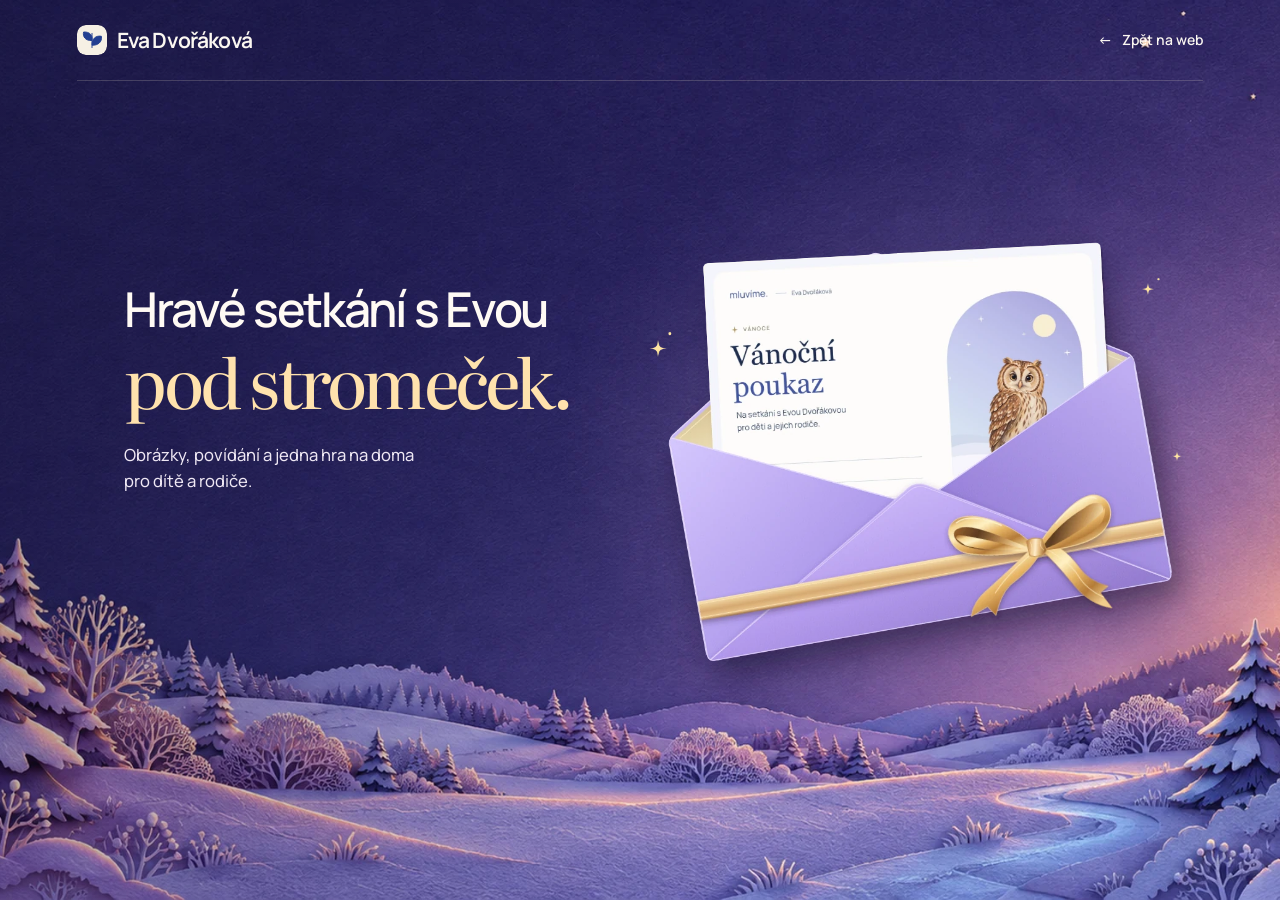
==== commit fe6453fb: "Vysázet nadpis poukazu do dvou přirozených řádků" ====
--- a/vanocni-poukaz/index.html
+++ b/vanocni-poukaz/index.html
@@ -20,7 +20,7 @@
   <meta name="twitter:card" content="summary_large_image">
   <link rel="icon" href="../assets/favicon.svg" type="image/svg+xml">
   <link rel="preload" href="../assets/fonts/Manrope-Variable.woff2" as="font" type="font/woff2" crossorigin>
-  <link rel="stylesheet" href="../advent.css?v=scena-42">
+  <link rel="stylesheet" href="../advent.css?v=sazba-43">
   <script src="./poukaz.js?v=40" defer></script>
 </head>
 <body class="gift-page">
@@ -37,8 +37,8 @@
     <main id="obsah">
       <section class="gift-hero" aria-labelledby="gift-title">
         <div class="gift-hero-copy">
-          <h1 id="gift-title">Hravé setkání<br>s Evou <em>pod stromeček.</em></h1>
-          <p class="gift-lead">Obrázky, povídání a jedna hra na doma pro dítě a rodiče.</p>
+          <h1 id="gift-title"><span>Hravé setkání s&nbsp;Evou</span> <em>pod stromeček.</em></h1>
+          <p class="gift-lead">Obrázky, povídání a&nbsp;jedna hra na&nbsp;doma <span>pro dítě a&nbsp;rodiče.</span></p>
         </div>
         <a class="gift-visual" href="../assets/poukaz/vanocni-poukaz-vzor.pdf" data-unwrap aria-label="Otevřít náhled vánočního poukazu">
           <img class="gift-envelope" src="../assets/poukaz/darkova-obalka.webp" width="1080" height="840" fetchpriority="high" alt="Vánoční poukaz se sovičkou vykukuje z obálky se zlatou stuhou.">
--- a/advent.css
+++ b/advent.css
@@ -147,27 +147,31 @@
   gap: clamp(6px, 1.3vw, 20px);
   padding: clamp(32px, 6vh, 80px) 0 clamp(82px, 15vh, 190px);
 }
-.gift-hero-copy { position: relative; z-index: 1; }
+.gift-hero-copy {
+  position: relative;
+  z-index: 1;
+  min-width: 0;
+  container-type: inline-size;
+}
 .gift-hero-copy h1 {
   margin: 0;
   color: #fffaf4;
-  font: 675 clamp(48px, 5.45vw, 90px)/1.025 Manrope, sans-serif;
-  letter-spacing: -.06em;
-}
+  font: 575 clamp(1.5rem, 4vw, 4.1rem)/1.16 Manrope, sans-serif;
+  font-size: clamp(1.5rem, 10.1cqi, 4.1rem);
+  letter-spacing: -.047em;
+}
+.gift-hero-copy h1 span, .gift-hero-copy h1 em, .gift-lead span { display: block; }
 .gift-hero-copy h1 em {
-  display: block;
-  margin-top: .12em;
-  font: 460 .91em/1.18 Literata, Georgia, serif;
+  margin-top: .07em;
   color: #ffe2ad;
-  letter-spacing: -.058em;
+  font: 460 1.42em/1.12 Literata, Georgia, serif;
+  letter-spacing: -.055em;
 }
 .gift-lead {
-  max-width: 34ch;
-  margin: clamp(18px, 2.1vw, 32px) 0 0;
+  margin: clamp(18px, 1.9vw, 27px) 0 0;
   color: #efe8f4;
   font-size: clamp(15px, 1.3vw, 20px);
-  line-height: 1.56;
-  text-wrap: balance;
+  line-height: 1.52;
 }
 .gift-visual {
   isolation: isolate;
@@ -243,19 +247,23 @@
   .gift-back { font-size: 13px; }
   .gift-hero {
     grid-template-columns: 1fr;
-    gap: clamp(2px, 1.3vh, 14px);
+    gap: clamp(12px, 2.4vh, 26px);
     padding: clamp(22px, 3.7vh, 45px) 0 clamp(55px, 11vh, 96px);
   }
-  .gift-hero-copy { padding-inline-start: 4px; transform: none; }
-  .gift-hero-copy h1 { font-size: clamp(40px, 10.9vw, 70px); }
-  .gift-lead { margin-top: 14px; max-width: 32ch; font-size: clamp(14px, 3.8vw, 18px); }
+  .gift-hero-copy {
+    width: min(100%, 32rem);
+    margin-inline: auto;
+    padding: 0;
+    transform: none;
+    text-align: center;
+  }
+  .gift-lead { margin-top: 17px; font-size: clamp(14px, 3.8vw, 18px); }
   .gift-visual { width: min(100%, 450px); margin-inline: auto; }
   .gift-envelope { width: 108%; margin-inline-start: -4%; }
 }
 @media (max-height: 480px) and (orientation: landscape) {
   .gift-nav { padding-block: 3px; }
   .gift-hero { padding-block: 14px 28px; }
-  .gift-hero-copy h1 { font-size: clamp(35px, 5vw, 48px); }
   .gift-visual { width: min(100%, 355px); justify-self: center; }
   .gift-lead { margin-top: 12px; font-size: 14px; }
 }
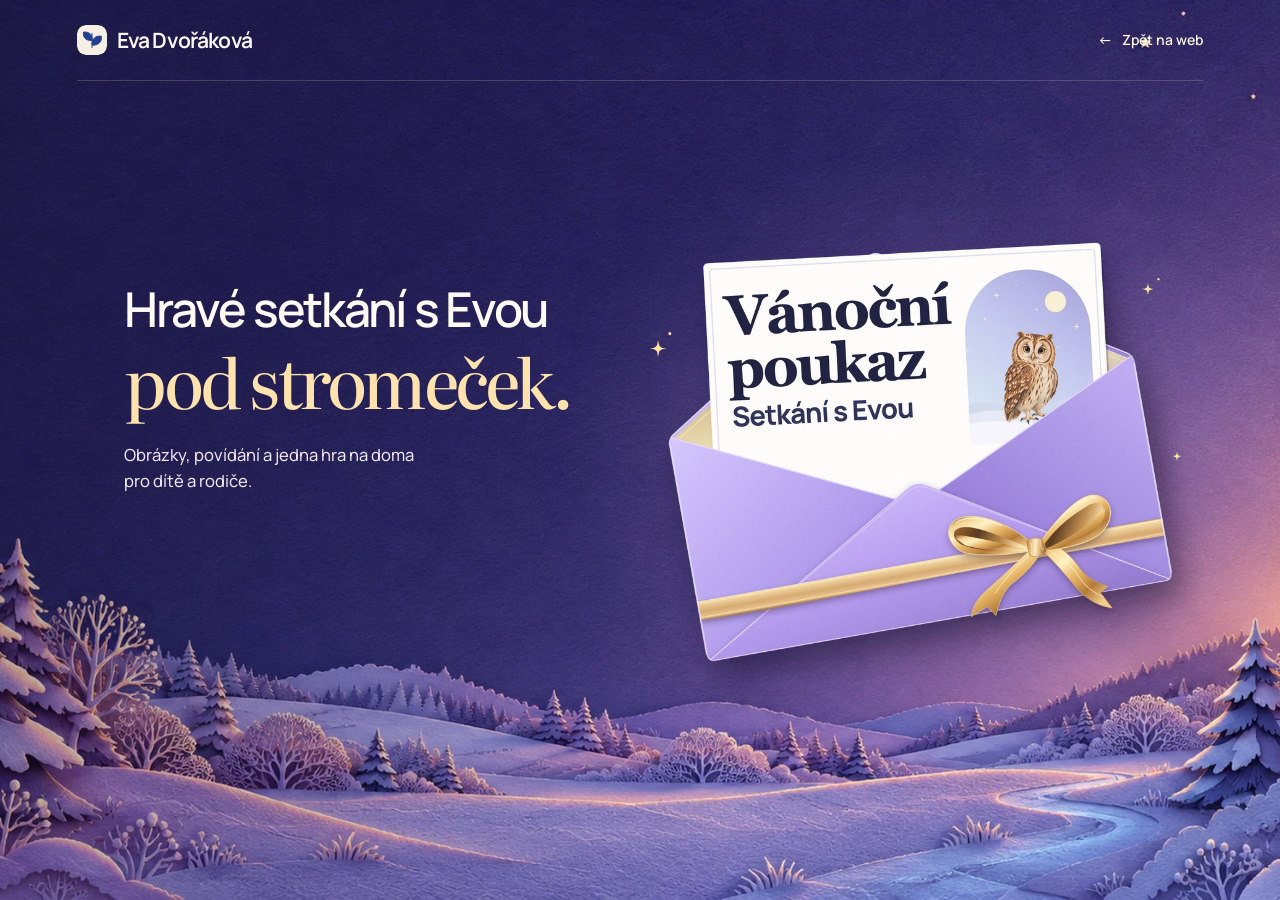
==== commit f516a76e: "Zvětšit písmo přímo na vánočním poukazu a sjednotit tiskový náhled" ====
--- a/vanocni-poukaz/index.html
+++ b/vanocni-poukaz/index.html
@@ -13,14 +13,14 @@
   <meta property="og:title" content="Hravé setkání s Evou pod stromeček">
   <meta property="og:description" content="Obrázky, povídání a jedna hra na doma. Prohlédněte si vánoční poukaz pro dítě a rodiče.">
   <meta property="og:url" content="https://sbzspace.github.io/eva-dvorakova-web/vanocni-poukaz/">
-  <meta property="og:image" content="https://sbzspace.github.io/eva-dvorakova-web/assets/poukaz/vanoce-sdileni.jpg?v=42">
+  <meta property="og:image" content="https://sbzspace.github.io/eva-dvorakova-web/assets/poukaz/vanoce-sdileni.jpg?v=44">
   <meta property="og:image:width" content="1200">
   <meta property="og:image:height" content="630">
   <meta property="og:image:alt" content="Vánoční poukaz Evy Dvořákové se sovičkou v dárkové obálce">
   <meta name="twitter:card" content="summary_large_image">
   <link rel="icon" href="../assets/favicon.svg" type="image/svg+xml">
   <link rel="preload" href="../assets/fonts/Manrope-Variable.woff2" as="font" type="font/woff2" crossorigin>
-  <link rel="stylesheet" href="../advent.css?v=sazba-43">
+  <link rel="stylesheet" href="../advent.css?v=poukaz-44">
   <script src="./poukaz.js?v=40" defer></script>
 </head>
 <body class="gift-page">
@@ -40,17 +40,19 @@
           <h1 id="gift-title"><span>Hravé setkání s&nbsp;Evou</span> <em>pod stromeček.</em></h1>
           <p class="gift-lead">Obrázky, povídání a&nbsp;jedna hra na&nbsp;doma <span>pro dítě a&nbsp;rodiče.</span></p>
         </div>
-        <a class="gift-visual" href="../assets/poukaz/vanocni-poukaz-vzor.pdf" data-unwrap aria-label="Otevřít náhled vánočního poukazu">
-          <img class="gift-envelope" src="../assets/poukaz/darkova-obalka.webp" width="1080" height="840" fetchpriority="high" alt="Vánoční poukaz se sovičkou vykukuje z obálky se zlatou stuhou.">
+        <a class="gift-visual" href="../assets/poukaz/vanocni-poukaz-vzor.pdf?v=44" data-unwrap aria-label="Otevřít náhled vánočního poukazu">
+          <img class="gift-envelope" src="../assets/poukaz/darkova-obalka.webp?v=44" width="1080" height="840" fetchpriority="high" alt="Vánoční poukaz se sovičkou vykukuje z obálky se zlatou stuhou.">
         </a>
       </section>
     </main>
   </div>
   <dialog class="gift-dialog" id="poukaz-detail" aria-label="Náhled vánočního poukazu">
     <div class="gift-dialog-top"><form method="dialog"><button class="gift-close" type="submit" aria-label="Zavřít náhled" autofocus>×</button></form></div>
-    <img class="gift-paper" src="../assets/poukaz/vanocni-poukaz-vzor.webp" width="1380" height="973" fetchpriority="low" alt="Vzor poukazu na setkání s Evou pro děti a jejich rodiče, s místem pro jméno obdarovaného a dárce.">
+    <a class="gift-paper-link" href="../assets/poukaz/vanocni-poukaz-vzor.pdf?v=44" aria-label="Zvětšit poukaz v PDF">
+      <img class="gift-paper" src="../assets/poukaz/vanocni-poukaz-vzor.webp?v=44" width="1380" height="973" fetchpriority="low" alt="Vzor poukazu na setkání s Evou pro děti a jejich rodiče, s místem pro jméno obdarovaného a dárce.">
+    </a>
     <div class="gift-dialog-bottom">
-      <a class="gift-save" href="../assets/poukaz/vanocni-poukaz-vzor.pdf" download>Stáhnout vzor (PDF) <span aria-hidden="true">↓</span></a>
+      <a class="gift-save" href="../assets/poukaz/vanocni-poukaz-vzor.pdf?v=44" download>Stáhnout vzor (PDF) <span aria-hidden="true">↓</span></a>
     </div>
   </dialog>
 </body>
--- a/advent.css
+++ b/advent.css
@@ -216,6 +216,7 @@
 .gift-dialog-top, .gift-dialog-bottom { display: flex; justify-content: flex-end; align-items: center; gap: 12px; }
 .gift-dialog-top { margin-bottom: 14px; }
 .gift-close { width: 44px; height: 44px; border: 1px solid #dedbe4; border-radius: 50%; color: #322946; background: #f3f0f7; font: 420 25px/1 Manrope, sans-serif; cursor: pointer; }
+.gift-paper-link { display: block; cursor: zoom-in; }
 .gift-paper { display: block; width: 100%; height: auto; border-radius: 4px; }
 .gift-dialog-bottom { margin-top: 18px; flex-wrap: wrap; }
 .gift-save:hover { background: #423462; }
@@ -267,3 +268,18 @@
   .gift-visual { width: min(100%, 355px); justify-self: center; }
   .gift-lead { margin-top: 12px; font-size: 14px; }
 }
+@media (max-width: 480px) {
+  body.modern-site .gift-banner {
+    grid-template-columns: minmax(0, 1fr);
+    justify-items: center;
+    gap: 6px;
+    padding: 22px 12px 8px;
+  }
+  .gift-banner-copy { text-align: center; }
+  .gift-banner-art { width: min(100%, 340px); }
+  .gift-banner-art img { width: 100%; margin: 0; }
+  .gift-envelope { width: 122%; margin-inline-start: -11%; }
+  .gift-dialog { width: calc(100% - 16px); max-width: none; padding: 8px; border-radius: 16px; }
+  .gift-dialog-top { margin-bottom: 6px; }
+  .gift-dialog-bottom { justify-content: center; margin: 14px 0 6px; }
+}
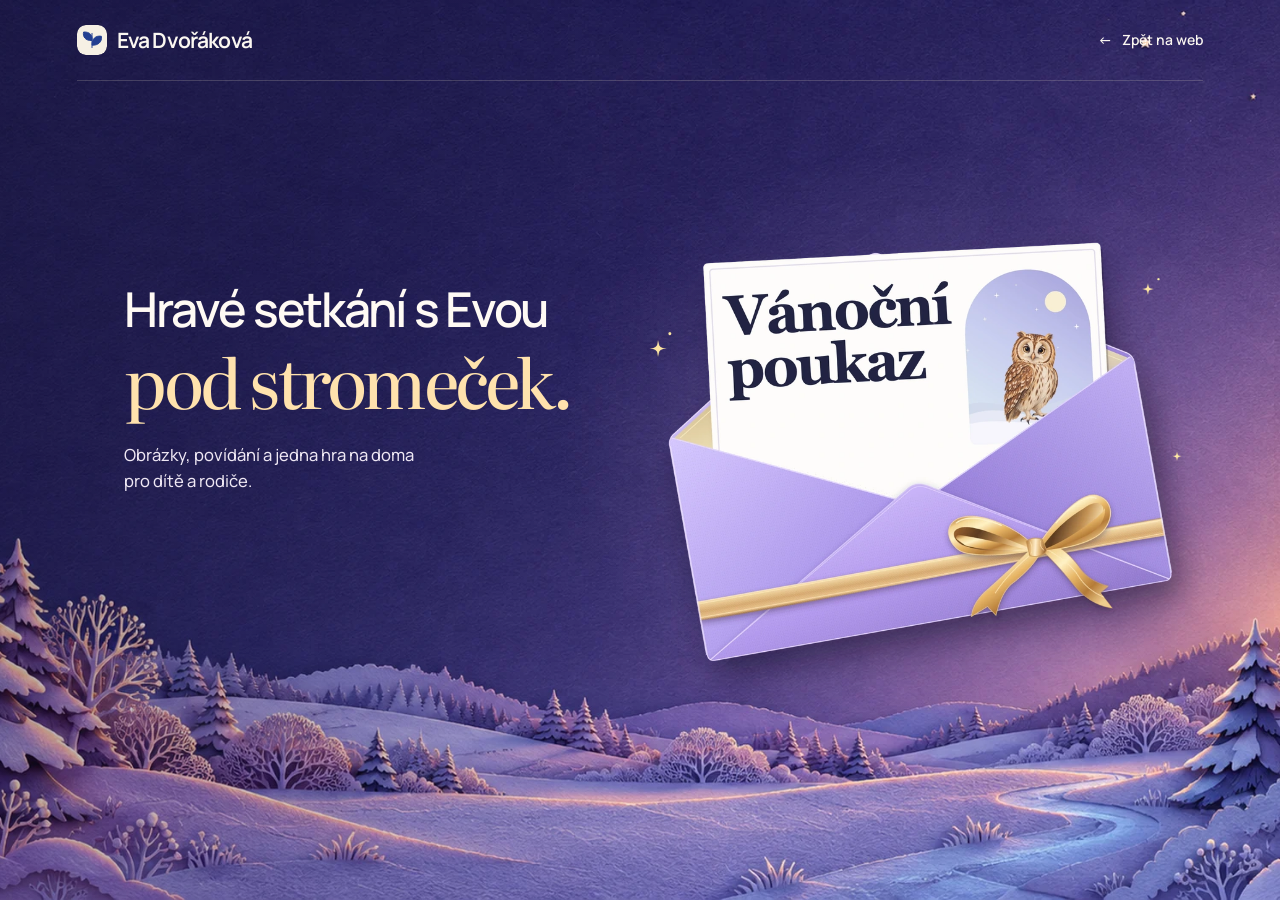
==== commit 1871bf79: "Odebrat podtitulek z karty ve vánoční obálce" ====
--- a/vanocni-poukaz/index.html
+++ b/vanocni-poukaz/index.html
@@ -13,7 +13,7 @@
   <meta property="og:title" content="Hravé setkání s Evou pod stromeček">
   <meta property="og:description" content="Obrázky, povídání a jedna hra na doma. Prohlédněte si vánoční poukaz pro dítě a rodiče.">
   <meta property="og:url" content="https://sbzspace.github.io/eva-dvorakova-web/vanocni-poukaz/">
-  <meta property="og:image" content="https://sbzspace.github.io/eva-dvorakova-web/assets/poukaz/vanoce-sdileni.jpg?v=44">
+  <meta property="og:image" content="https://sbzspace.github.io/eva-dvorakova-web/assets/poukaz/vanoce-sdileni.jpg?v=45">
   <meta property="og:image:width" content="1200">
   <meta property="og:image:height" content="630">
   <meta property="og:image:alt" content="Vánoční poukaz Evy Dvořákové se sovičkou v dárkové obálce">
@@ -41,7 +41,7 @@
           <p class="gift-lead">Obrázky, povídání a&nbsp;jedna hra na&nbsp;doma <span>pro dítě a&nbsp;rodiče.</span></p>
         </div>
         <a class="gift-visual" href="../assets/poukaz/vanocni-poukaz-vzor.pdf?v=44" data-unwrap aria-label="Otevřít náhled vánočního poukazu">
-          <img class="gift-envelope" src="../assets/poukaz/darkova-obalka.webp?v=44" width="1080" height="840" fetchpriority="high" alt="Vánoční poukaz se sovičkou vykukuje z obálky se zlatou stuhou.">
+          <img class="gift-envelope" src="../assets/poukaz/darkova-obalka.webp?v=45" width="1080" height="840" fetchpriority="high" alt="Vánoční poukaz se sovičkou vykukuje z obálky se zlatou stuhou.">
         </a>
       </section>
     </main>
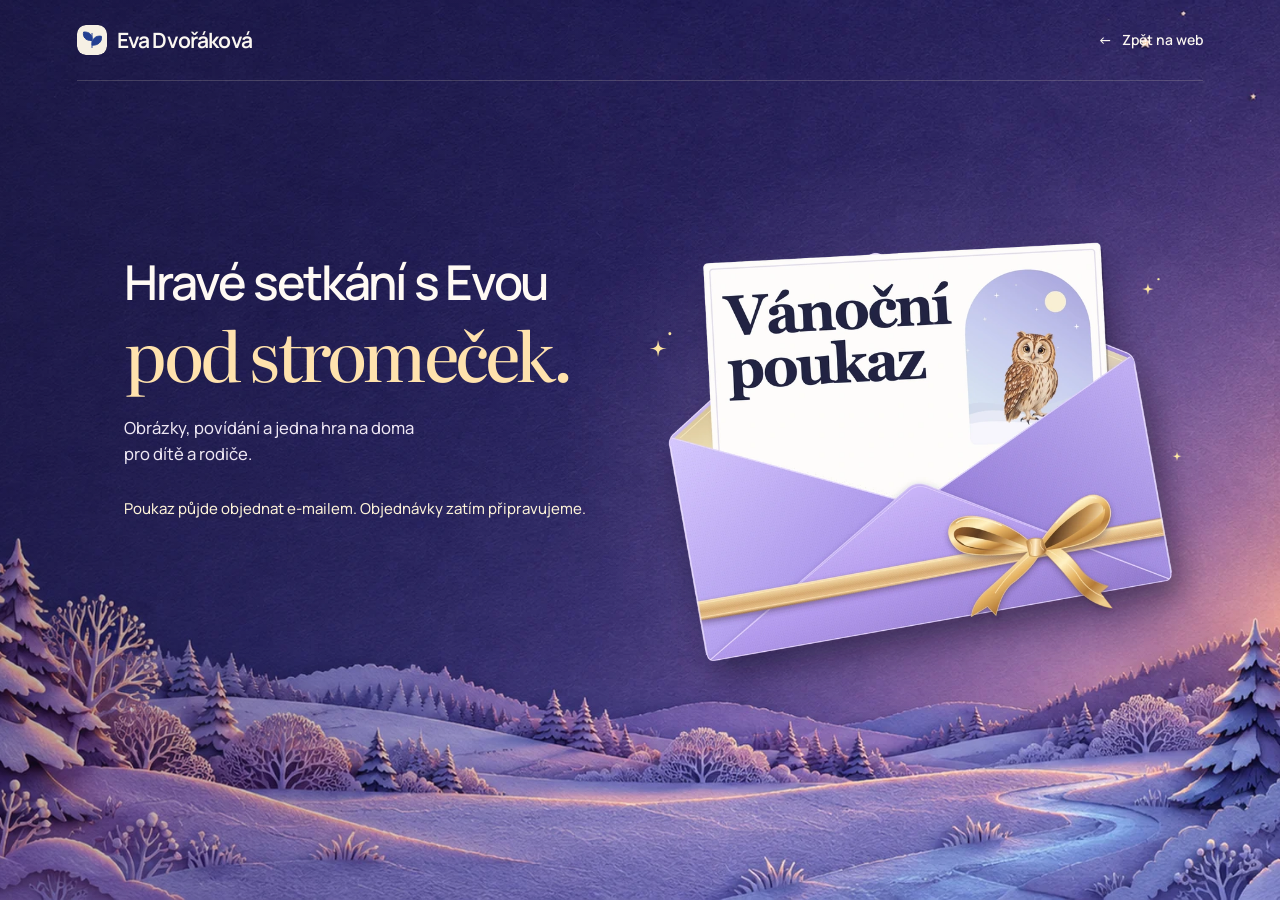
==== commit a5fca1b7: "Nabízet vánoční poukaz na vyžádání a odebrat veřejné tiskové soubory" ====
--- a/vanocni-poukaz/index.html
+++ b/vanocni-poukaz/index.html
@@ -6,12 +6,12 @@
   <meta name="theme-color" content="#191830">
   <meta name="robots" content="noindex,nofollow">
   <title>Vánoční poukaz na hravé setkání | Eva Dvořáková</title>
-  <meta name="description" content="Nahlédněte do vánočního poukazu na společné setkání dítěte a rodiče s Evou Dvořákovou.">
+  <meta name="description" content="Vánoční poukaz na hravé setkání s Evou Dvořákovou pro dítě a rodiče.">
   <link rel="canonical" href="https://sbzspace.github.io/eva-dvorakova-web/vanocni-poukaz/">
   <meta property="og:type" content="website">
   <meta property="og:locale" content="cs_CZ">
   <meta property="og:title" content="Hravé setkání s Evou pod stromeček">
-  <meta property="og:description" content="Obrázky, povídání a jedna hra na doma. Prohlédněte si vánoční poukaz pro dítě a rodiče.">
+  <meta property="og:description" content="Vánoční poukaz pro dítě a rodiče. Čeká je společné povídání nad obrázky a hra na doma.">
   <meta property="og:url" content="https://sbzspace.github.io/eva-dvorakova-web/vanocni-poukaz/">
   <meta property="og:image" content="https://sbzspace.github.io/eva-dvorakova-web/assets/poukaz/vanoce-sdileni.jpg?v=45">
   <meta property="og:image:width" content="1200">
@@ -20,8 +20,8 @@
   <meta name="twitter:card" content="summary_large_image">
   <link rel="icon" href="../assets/favicon.svg" type="image/svg+xml">
   <link rel="preload" href="../assets/fonts/Manrope-Variable.woff2" as="font" type="font/woff2" crossorigin>
-  <link rel="stylesheet" href="../advent.css?v=poukaz-44">
-  <script src="./poukaz.js?v=40" defer></script>
+  <link rel="stylesheet" href="../advent.css?v=46">
+  <script type="module" src="./poukaz.js?v=46"></script>
 </head>
 <body class="gift-page">
   <a class="gift-skip" href="#obsah">Přejít k obsahu</a>
@@ -39,21 +39,15 @@
         <div class="gift-hero-copy">
           <h1 id="gift-title"><span>Hravé setkání s&nbsp;Evou</span> <em>pod stromeček.</em></h1>
           <p class="gift-lead">Obrázky, povídání a&nbsp;jedna hra na&nbsp;doma <span>pro dítě a&nbsp;rodiče.</span></p>
+          <div class="gift-request">
+            <p id="gift-status">Poukaz půjde objednat e-mailem. Objednávky zatím připravujeme.</p>
+          </div>
         </div>
-        <a class="gift-visual" href="../assets/poukaz/vanocni-poukaz-vzor.pdf?v=44" data-unwrap aria-label="Otevřít náhled vánočního poukazu">
+        <div class="gift-visual">
           <img class="gift-envelope" src="../assets/poukaz/darkova-obalka.webp?v=45" width="1080" height="840" fetchpriority="high" alt="Vánoční poukaz se sovičkou vykukuje z obálky se zlatou stuhou.">
-        </a>
+        </div>
       </section>
     </main>
   </div>
-  <dialog class="gift-dialog" id="poukaz-detail" aria-label="Náhled vánočního poukazu">
-    <div class="gift-dialog-top"><form method="dialog"><button class="gift-close" type="submit" aria-label="Zavřít náhled" autofocus>×</button></form></div>
-    <a class="gift-paper-link" href="../assets/poukaz/vanocni-poukaz-vzor.pdf?v=44" aria-label="Zvětšit poukaz v PDF">
-      <img class="gift-paper" src="../assets/poukaz/vanocni-poukaz-vzor.webp?v=44" width="1380" height="973" fetchpriority="low" alt="Vzor poukazu na setkání s Evou pro děti a jejich rodiče, s místem pro jméno obdarovaného a dárce.">
-    </a>
-    <div class="gift-dialog-bottom">
-      <a class="gift-save" href="../assets/poukaz/vanocni-poukaz-vzor.pdf?v=44" download>Stáhnout vzor (PDF) <span aria-hidden="true">↓</span></a>
-    </div>
-  </dialog>
 </body>
 </html>
--- a/advent.css
+++ b/advent.css
@@ -27,24 +27,6 @@
     radial-gradient(circle at 94% 82%, #fff8 0 1.2px, transparent 2px),
     radial-gradient(circle at 42% 91%, #fff8 0 1px, transparent 1.7px);
 }
-.gift-save {
-  display: inline-flex;
-  justify-content: center;
-  align-items: center;
-  gap: 18px;
-  min-height: 48px;
-  padding: 12px 22px;
-  box-sizing: border-box;
-  border-radius: 999px;
-  background: #282143;
-  color: #fff;
-  font: 750 15px/1.4 Manrope, sans-serif;
-  letter-spacing: -.015em;
-  text-decoration: none;
-  text-shadow: none;
-  box-shadow: 0 4px 16px #16122624;
-}
-.gift-save span { font: 550 1.2em/1 Manrope, sans-serif; }
 body.modern-site .gift-banner {
   display: grid;
   text-decoration: none;
@@ -199,35 +181,17 @@
   filter: drop-shadow(8px 22px 22px #18122f47);
 }
 body.modern-site .gift-banner:focus-visible { outline: 3px solid #b1914a; outline-offset: 3px; border-radius: 22px; }
-.gift-dialog {
-  background: #fcfbf8;
-  color: #26223c;
-  width: min(780px, calc(100% - 28px));
-  max-height: 90vh;
-  max-height: 90dvh;
-  overflow: auto;
-  margin: auto;
-  padding: clamp(16px, 2.8vw, 32px);
-  border: none;
-  border-radius: 24px;
-  box-shadow: 0 24px 100px #100b2959;
-}
-.gift-dialog::backdrop { background: #131022ce; }
-.gift-dialog-top, .gift-dialog-bottom { display: flex; justify-content: flex-end; align-items: center; gap: 12px; }
-.gift-dialog-top { margin-bottom: 14px; }
-.gift-close { width: 44px; height: 44px; border: 1px solid #dedbe4; border-radius: 50%; color: #322946; background: #f3f0f7; font: 420 25px/1 Manrope, sans-serif; cursor: pointer; }
-.gift-paper-link { display: block; cursor: zoom-in; }
-.gift-paper { display: block; width: 100%; height: auto; border-radius: 4px; }
-.gift-dialog-bottom { margin-top: 18px; flex-wrap: wrap; }
-.gift-save:hover { background: #423462; }
-@media (prefers-reduced-motion: no-preference) {
-  .gift-envelope { transition: transform 220ms ease-out; }
-  @media (hover: hover) {
-    .gift-visual:hover .gift-envelope { transform: translateY(-5px) rotate(-1deg); }
-  }
-  .gift-dialog[open] { animation: gift-open 240ms ease-out; }
-  @keyframes gift-open { from { opacity: .2; transform: translateY(9px) scale(.99); } to { opacity: 1; transform: none; } }
-}
+.gift-request { margin-top: clamp(20px, 3vw, 32px); }
+.gift-request p { margin: 0; color: #fff5d9; font-size: 15px; line-height: 1.45; }
+.gift-request a { color: inherit; }
+.gift-request .gift-email {
+  display: inline-flex; align-items: center; justify-content: center;
+  min-height: 48px; padding: 12px 22px; margin: 0 0 9px;
+  color: #29203e; background: #ffe4ac; border-radius: 100px;
+  font-weight: 700; text-decoration: none;
+}
+.gift-request .gift-email:hover { background: #fff1d4; }
+.gift-request .gift-address { overflow-wrap: anywhere; }
 @media (max-width: 760px) {
   body.modern-site .gift-banner { grid-template-columns: 1.15fr .85fr; gap: 0; padding: 16px; border-radius: 26px; }
   body.modern-site .gift-banner .gift-banner-copy h2 { font-size: clamp(25px, 5.6vw, 34px); margin-bottom: 0; }
@@ -279,7 +243,4 @@
   .gift-banner-art { width: min(100%, 340px); }
   .gift-banner-art img { width: 100%; margin: 0; }
   .gift-envelope { width: 122%; margin-inline-start: -11%; }
-  .gift-dialog { width: calc(100% - 16px); max-width: none; padding: 8px; border-radius: 16px; }
-  .gift-dialog-top { margin-bottom: 6px; }
-  .gift-dialog-bottom { justify-content: center; margin: 14px 0 6px; }
-}
+}
